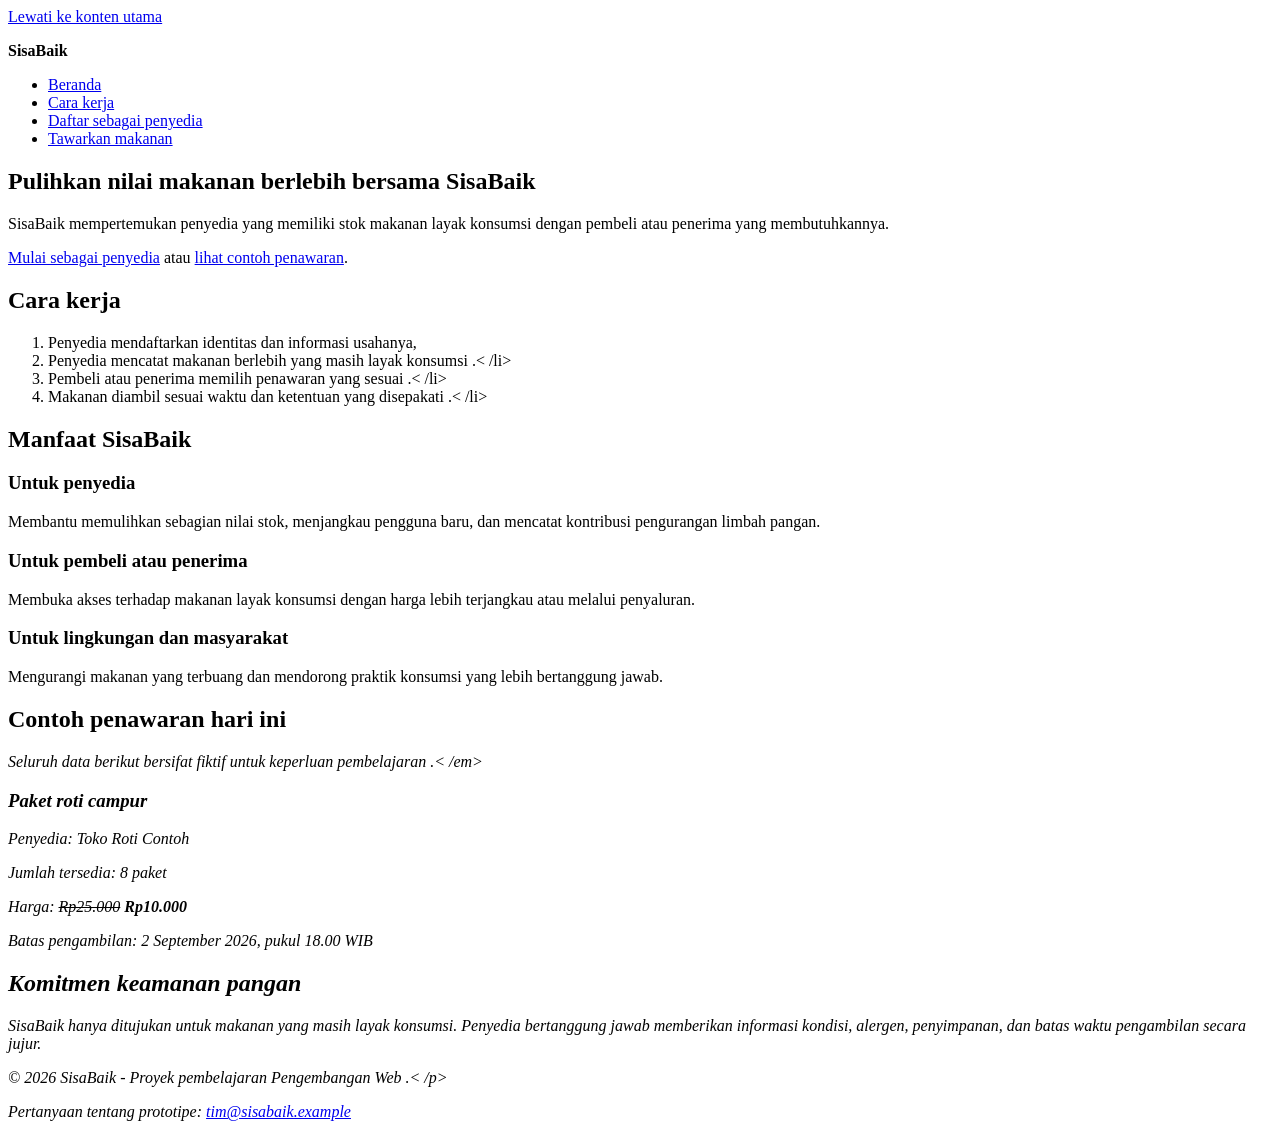
==== index.html @ 01c102e0 "feat: add semantic SisaBaik information page" ====
<! doctype html>
<html lang="id">
<head>
<meta charset="utf-8">
<meta name="viewport" content="width=device-width, initial-scale=1">
<meta
name="description"
content="SisaBaik membantu penyedia menawarkan makanan berlebih agar tetap bernilai, terjangkau, dan tidak
terbuang."
>
<title>Beranda | SisaBaik</title>
</head>
<body>
<a href="#konten-utama">Lewati ke konten utama</a>

<header>
<p><strong>SisaBaik</strong></p>
<nav aria-label="Navigasi utama">
<ul>
<li><a href="index.html" aria-current="page">Beranda</a></li>
<li><a href="#cara-kerja">Cara kerja</a></li>
<li><a href="daftar-penyedia.html">Daftar sebagai penyedia</a></li>
<li><a href="tawarkan-makanan.html">Tawarkan makanan</a></li>
</ul>
</nav>
</header>

<main id="konten-utama" tabindex="-1">
<section aria-labelledby="judul-utama">
<h1 id="judul-utama">Pulihkan nilai makanan berlebih bersama SisaBaik</h1>
<p>
SisaBaik mempertemukan penyedia yang memiliki stok makanan layak
konsumsi dengan pembeli atau penerima yang membutuhkannya.
</p>

<p>
<a href="daftar-penyedia.html">Mulai sebagai penyedia</a>
atau
<a href="#penawaran-contoh">lihat contoh penawaran</a>.
</p>
</section>

<section id="cara-kerja" aria-labelledby="judul-cara-kerja">
<h2 id="judul-cara-kerja">Cara kerja</h2>
<ol>
<li>Penyedia mendaftarkan identitas dan informasi usahanya, </li>
<li>Penyedia mencatat makanan berlebih yang masih layak konsumsi .< /li>
<li>Pembeli atau penerima memilih penawaran yang sesuai .< /li>
<li>Makanan diambil sesuai waktu dan ketentuan yang disepakati .< /li>
</ol>
</section>

<section aria-labelledby="judul-manfaat">
<h2 id="judul-manfaat">Manfaat SisaBaik</h2>

<article>
<h3>Untuk penyedia</h3>
<p>
Membantu memulihkan sebagian nilai stok, menjangkau pengguna baru,
dan mencatat kontribusi pengurangan limbah pangan.
</p>
</article>

<article>
<h3>Untuk pembeli atau penerima</h3>
<p>
Membuka akses terhadap makanan layak konsumsi dengan harga lebih
terjangkau atau melalui penyaluran.

</D>
</article>

<article>
<h3>Untuk lingkungan dan masyarakat</h3>
<p>
Mengurangi makanan yang terbuang dan mendorong praktik konsumsi
yang lebih bertanggung jawab.
</p>
</article>
</section>

<section id="penawaran-contoh" aria-labelledby="judul-penawaran">
<h2 id="judul-penawaran">Contoh penawaran hari ini</h2>
<p><em>Seluruh data berikut bersifat fiktif untuk keperluan pembelajaran .< /em></p>

<article>
<h3>Paket roti campur</h3>
<p>Penyedia: Toko Roti Contoh</p>
<p>Jumlah tersedia: <data value="8">8 paket</data></p>
<p>Harga: <del>Rp25.000</del> <strong>Rp10.000</strong></p>
<p>
Batas pengambilan:
<time datetime="2026-09-02T18:00:00+07:00">
2 September 2026, pukul 18.00 WIB
</time>
</p>
</article>
</section>

<section aria-labelledby="judul-keamanan">
<h2 id="judul-keamanan">Komitmen keamanan pangan</h2>
<p>

SisaBaik hanya ditujukan untuk makanan yang masih layak konsumsi.
Penyedia bertanggung jawab memberikan informasi kondisi, alergen,
penyimpanan, dan batas waktu pengambilan secara jujur.
</p>
</section>
</main>

<footer>
<p>&copy; 2026 SisaBaik - Proyek pembelajaran Pengembangan Web .< /p>
<address>
Pertanyaan tentang prototipe:
<a href="mailto:tim@sisabaik.example">tim@sisabaik.example</a>
</address>
</footer>
</body>
</html>
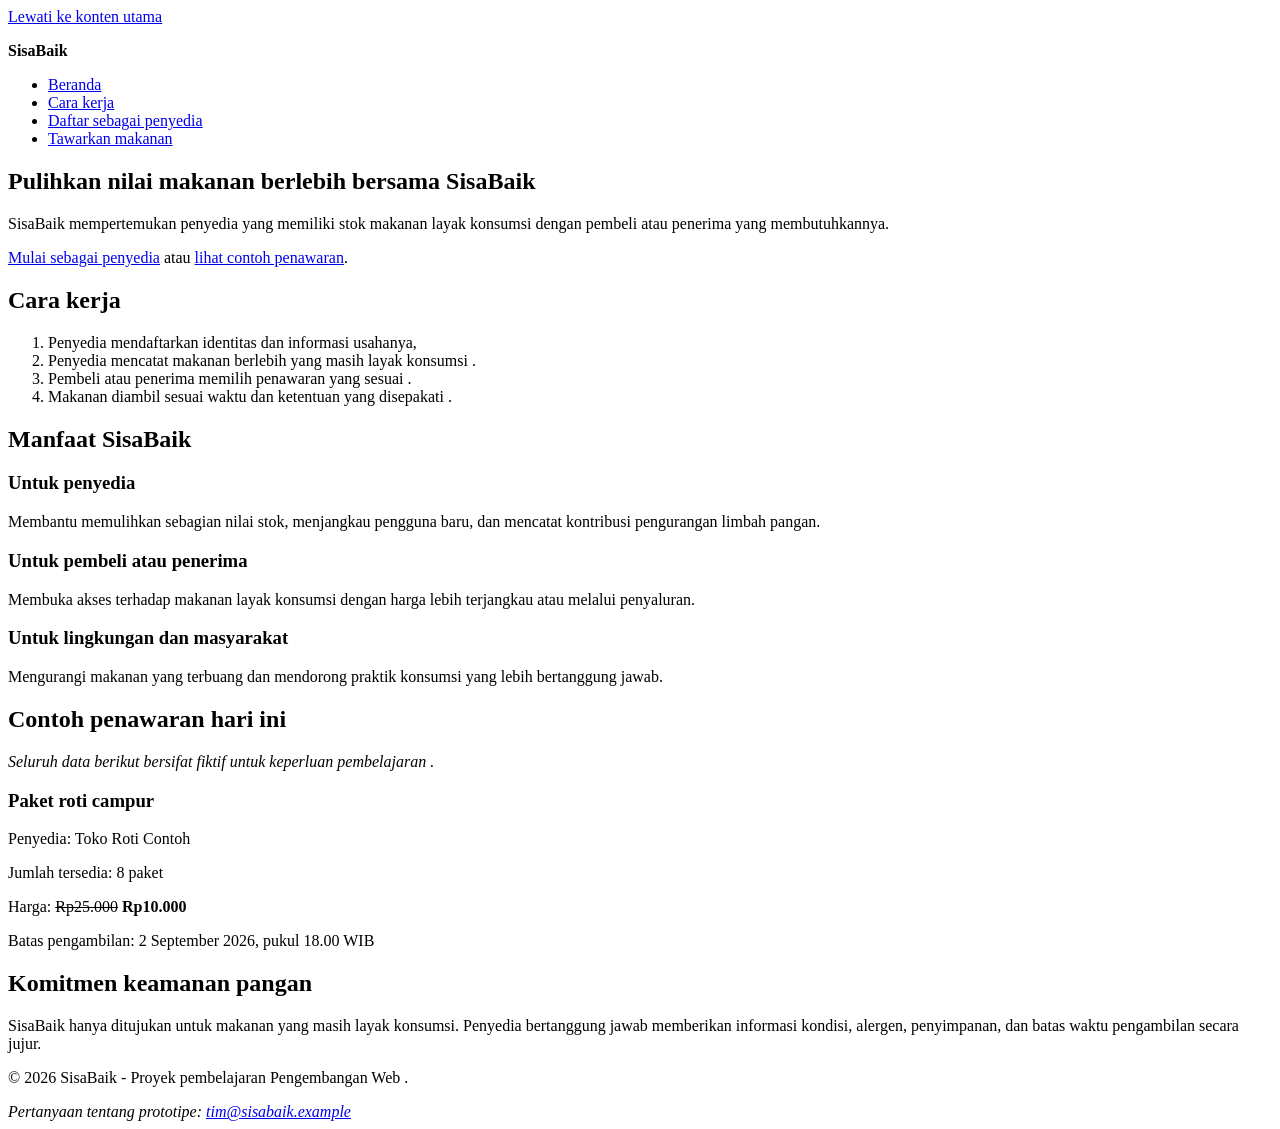
==== commit c0ca0714: "feat: add semantic SisaBaik information page" ====
--- a/index.html
+++ b/index.html
@@ -1,4 +1,4 @@
-<! doctype html>
+<!doctype html>
 <html lang="id">
 <head>
 <meta charset="utf-8">
@@ -44,9 +44,9 @@
 <h2 id="judul-cara-kerja">Cara kerja</h2>
 <ol>
 <li>Penyedia mendaftarkan identitas dan informasi usahanya, </li>
-<li>Penyedia mencatat makanan berlebih yang masih layak konsumsi .< /li>
-<li>Pembeli atau penerima memilih penawaran yang sesuai .< /li>
-<li>Makanan diambil sesuai waktu dan ketentuan yang disepakati .< /li>
+<li>Penyedia mencatat makanan berlebih yang masih layak konsumsi .</li>
+<li>Pembeli atau penerima memilih penawaran yang sesuai .</li>
+<li>Makanan diambil sesuai waktu dan ketentuan yang disepakati .</li>
 </ol>
 </section>
 
@@ -81,7 +81,7 @@
 
 <section id="penawaran-contoh" aria-labelledby="judul-penawaran">
 <h2 id="judul-penawaran">Contoh penawaran hari ini</h2>
-<p><em>Seluruh data berikut bersifat fiktif untuk keperluan pembelajaran .< /em></p>
+<p><em>Seluruh data berikut bersifat fiktif untuk keperluan pembelajaran .</em></p>
 
 <article>
 <h3>Paket roti campur</h3>
@@ -109,7 +109,7 @@
 </main>
 
 <footer>
-<p>&copy; 2026 SisaBaik - Proyek pembelajaran Pengembangan Web .< /p>
+<p>&copy; 2026 SisaBaik - Proyek pembelajaran Pengembangan Web .</p>
 <address>
 Pertanyaan tentang prototipe:
 <a href="mailto:tim@sisabaik.example">tim@sisabaik.example</a>
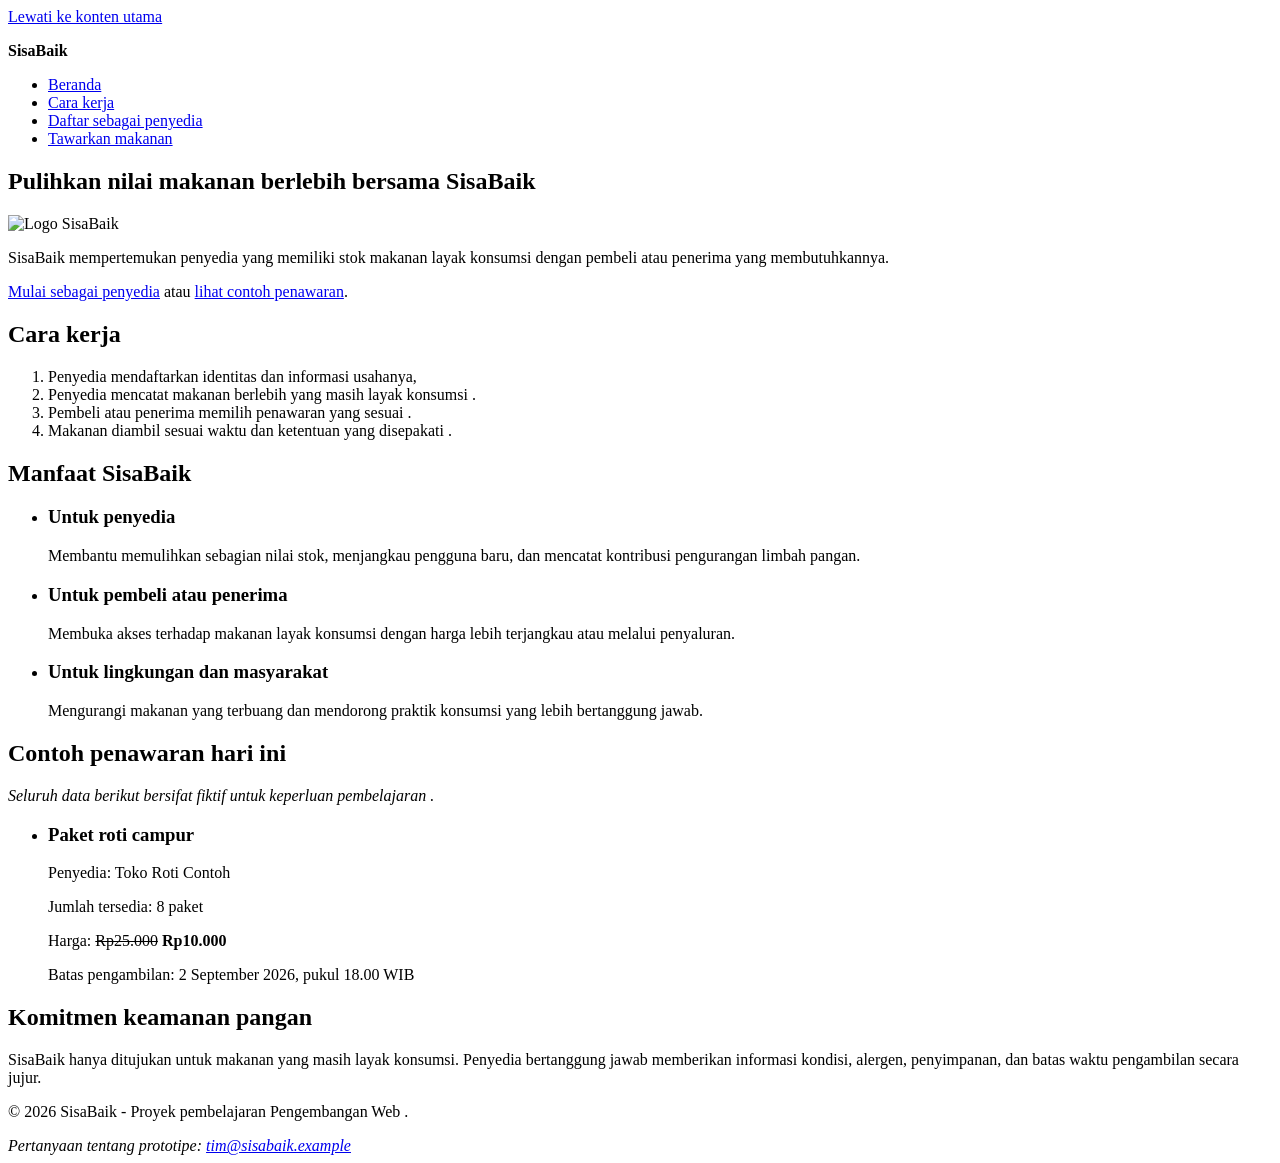
==== commit ad72892c: "add icon and photo" ====
--- a/index.html
+++ b/index.html
@@ -28,6 +28,7 @@
 <main id="konten-utama" tabindex="-1">
 <section aria-labelledby="judul-utama">
 <h1 id="judul-utama">Pulihkan nilai makanan berlebih bersama SisaBaik</h1>
+    <img src="dapur.jpeg" alt="Logo SisaBaik" width="300">
 <p>
 SisaBaik mempertemukan penyedia yang memiliki stok makanan layak
 konsumsi dengan pembeli atau penerima yang membutuhkannya.
@@ -54,7 +55,10 @@
 <h2 id="judul-manfaat">Manfaat SisaBaik</h2>
 
 <article>
-<h3>Untuk penyedia</h3>
+<ul>
+<li>
+<h3>Untuk penyedia</h3></li>
+
 <p>
 Membantu memulihkan sebagian nilai stok, menjangkau pengguna baru,
 dan mencatat kontribusi pengurangan limbah pangan.
@@ -62,7 +66,9 @@
 </article>
 
 <article>
-<h3>Untuk pembeli atau penerima</h3>
+<ul>
+<li>
+<h3>Untuk pembeli atau penerima</h3></li>
 <p>
 Membuka akses terhadap makanan layak konsumsi dengan harga lebih
 terjangkau atau melalui penyaluran.
@@ -71,12 +77,16 @@
 </article>
 
 <article>
-<h3>Untuk lingkungan dan masyarakat</h3>
+<ul>
+<li>
+<h3>Untuk lingkungan dan masyarakat</h3></li>
+
 <p>
 Mengurangi makanan yang terbuang dan mendorong praktik konsumsi
 yang lebih bertanggung jawab.
 </p>
 </article>
+</ul>
 </section>
 
 <section id="penawaran-contoh" aria-labelledby="judul-penawaran">
@@ -84,7 +94,9 @@
 <p><em>Seluruh data berikut bersifat fiktif untuk keperluan pembelajaran .</em></p>
 
 <article>
-<h3>Paket roti campur</h3>
+<ul>
+<li>
+<h3>Paket roti campur</h3></li>
 <p>Penyedia: Toko Roti Contoh</p>
 <p>Jumlah tersedia: <data value="8">8 paket</data></p>
 <p>Harga: <del>Rp25.000</del> <strong>Rp10.000</strong></p>
@@ -94,6 +106,7 @@
 2 September 2026, pukul 18.00 WIB
 </time>
 </p>
+</ul>
 </article>
 </section>
 
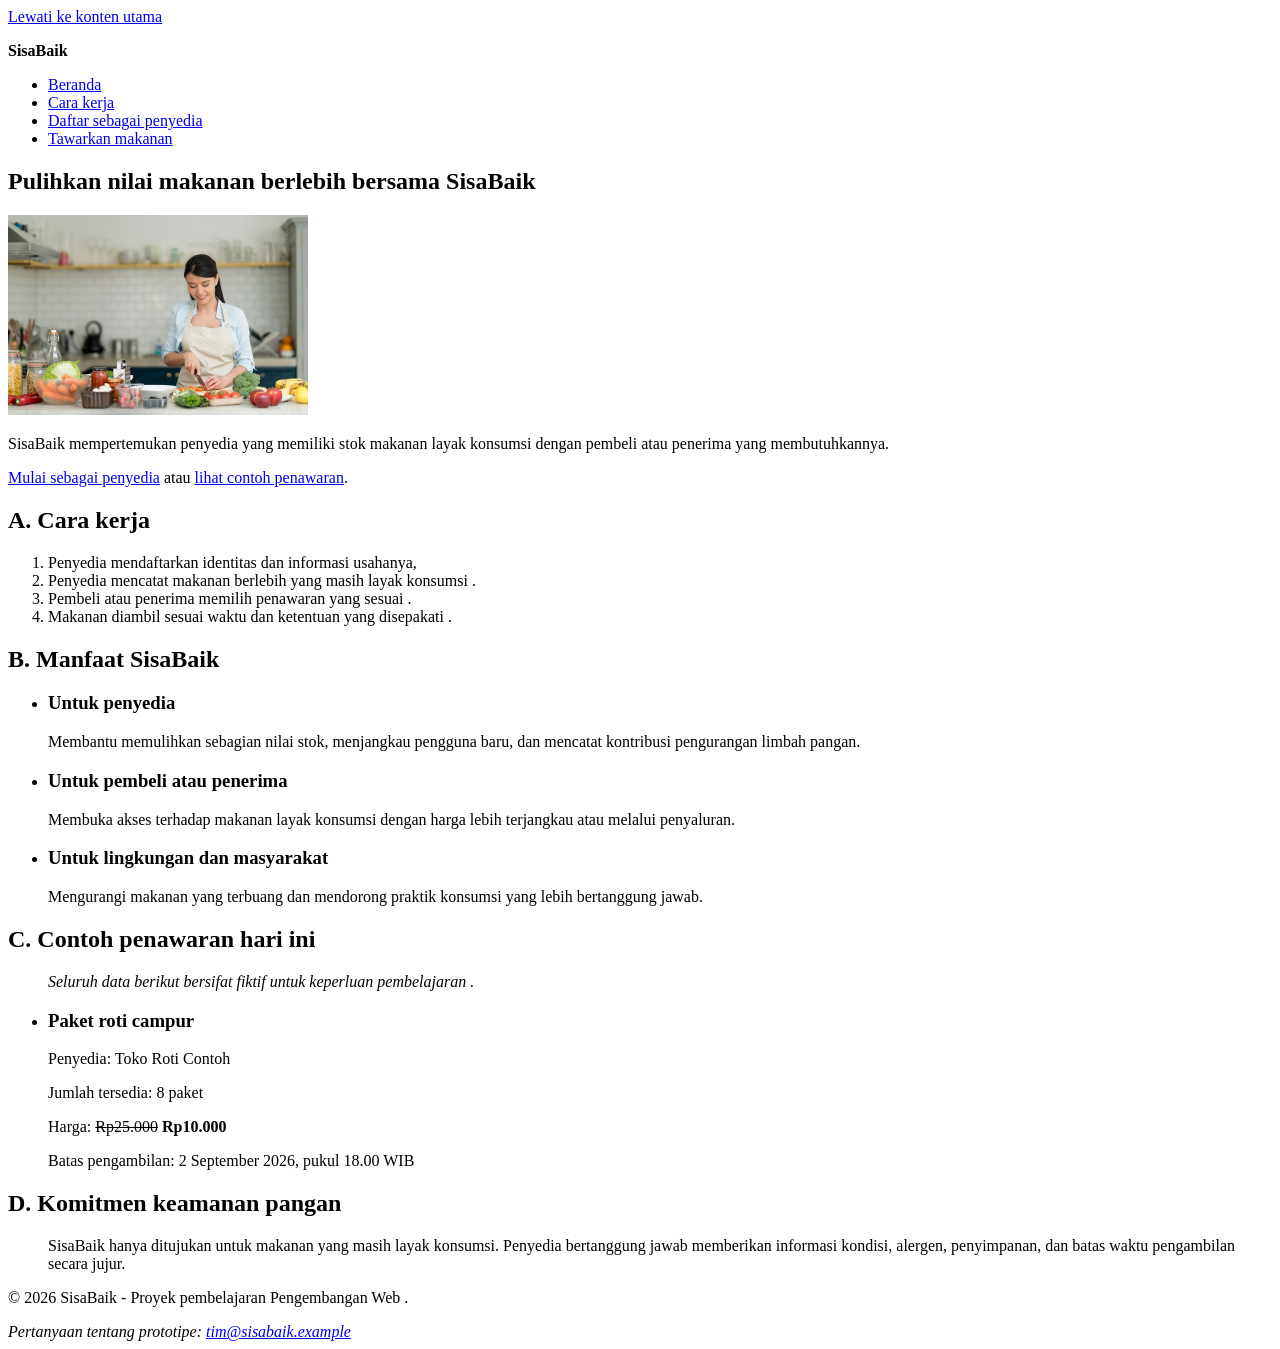
==== commit 8d2bff49: "add icons and photo" ====
--- a/index.html
+++ b/index.html
@@ -42,8 +42,8 @@
 </section>
 
 <section id="cara-kerja" aria-labelledby="judul-cara-kerja">
-<h2 id="judul-cara-kerja">Cara kerja</h2>
-<ol>
+<h2 id="judul-cara-kerja">A. Cara kerja</h2>
+<ol >
 <li>Penyedia mendaftarkan identitas dan informasi usahanya, </li>
 <li>Penyedia mencatat makanan berlebih yang masih layak konsumsi .</li>
 <li>Pembeli atau penerima memilih penawaran yang sesuai .</li>
@@ -52,7 +52,7 @@
 </section>
 
 <section aria-labelledby="judul-manfaat">
-<h2 id="judul-manfaat">Manfaat SisaBaik</h2>
+<h2 id="judul-manfaat">B. Manfaat SisaBaik</h2>
 
 <article>
 <ul>
@@ -90,9 +90,9 @@
 </section>
 
 <section id="penawaran-contoh" aria-labelledby="judul-penawaran">
-<h2 id="judul-penawaran">Contoh penawaran hari ini</h2>
-<p><em>Seluruh data berikut bersifat fiktif untuk keperluan pembelajaran .</em></p>
-
+<h2 id="judul-penawaran">C. Contoh penawaran hari ini</h2>
+<ol><p><em>Seluruh data berikut bersifat fiktif untuk keperluan pembelajaran .</em></p>
+</ol>
 <article>
 <ul>
 <li>
@@ -111,13 +111,13 @@
 </section>
 
 <section aria-labelledby="judul-keamanan">
-<h2 id="judul-keamanan">Komitmen keamanan pangan</h2>
+<h2 id="judul-keamanan">D. Komitmen keamanan pangan</h2>
+<ol>
 <p>
-
 SisaBaik hanya ditujukan untuk makanan yang masih layak konsumsi.
 Penyedia bertanggung jawab memberikan informasi kondisi, alergen,
 penyimpanan, dan batas waktu pengambilan secara jujur.
-</p>
+</p></ol>
 </section>
 </main>
 
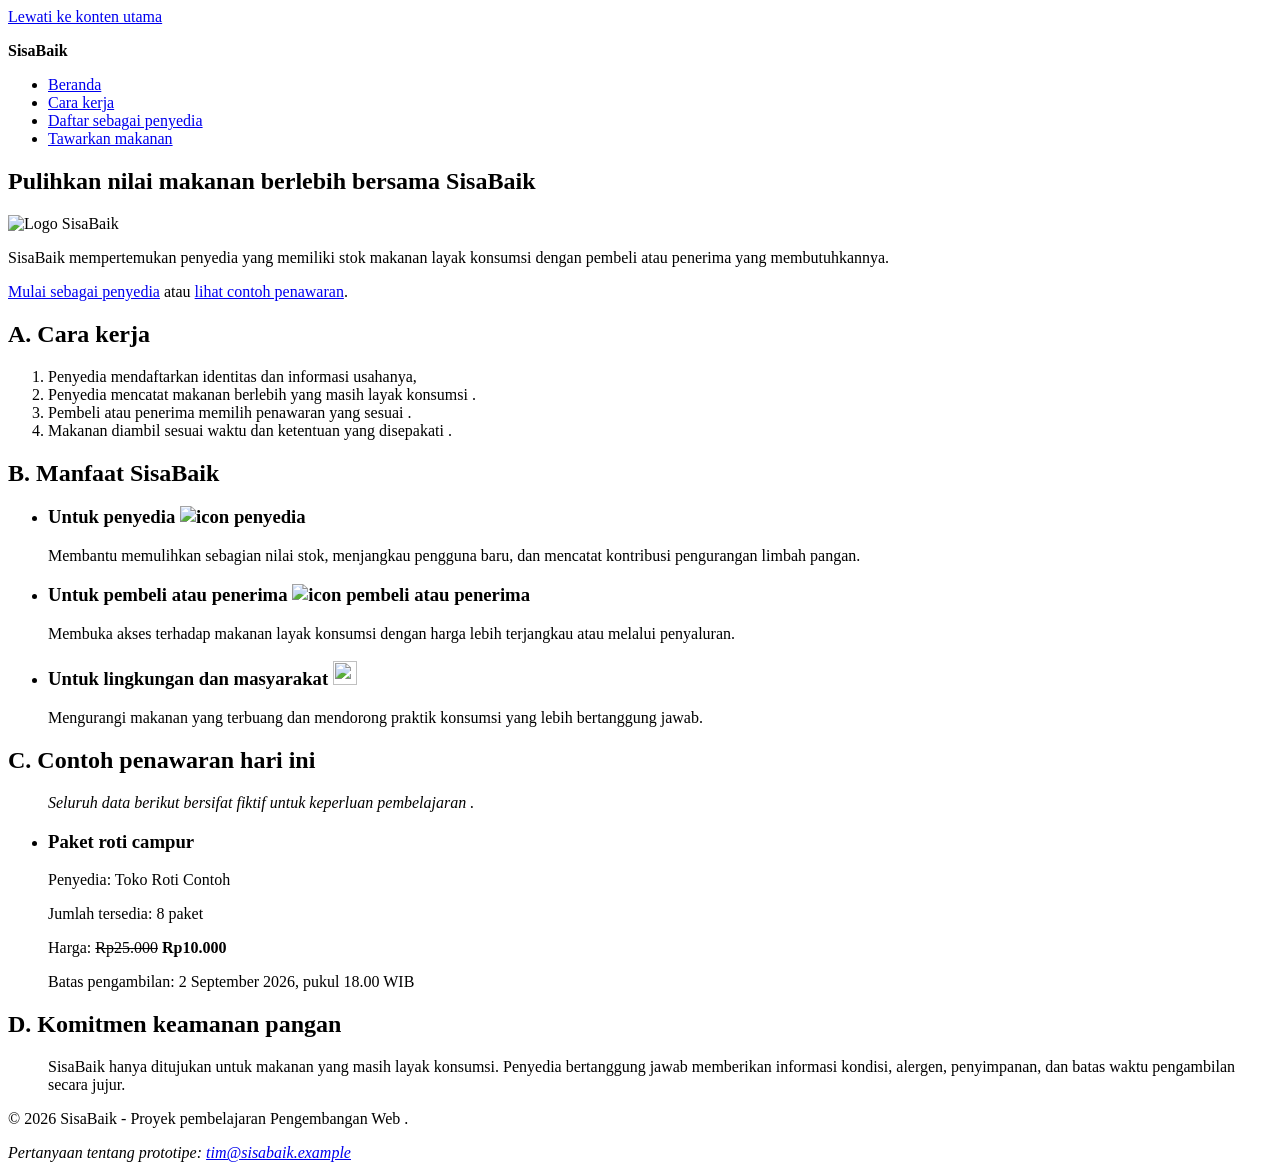
==== commit f09864b4: "menambahkan icon dan foto" ====
--- a/index.html
+++ b/index.html
@@ -28,7 +28,7 @@
 <main id="konten-utama" tabindex="-1">
 <section aria-labelledby="judul-utama">
 <h1 id="judul-utama">Pulihkan nilai makanan berlebih bersama SisaBaik</h1>
-    <img src="dapur.jpeg" alt="Logo SisaBaik" width="300">
+    <img src="images/dapur.jpeg" alt="Logo SisaBaik" width="300">
 <p>
 SisaBaik mempertemukan penyedia yang memiliki stok makanan layak
 konsumsi dengan pembeli atau penerima yang membutuhkannya.
@@ -57,7 +57,9 @@
 <article>
 <ul>
 <li>
-<h3>Untuk penyedia</h3></li>
+<h3>Untuk penyedia
+    <img src="images/penyedia.png" alt="icon penyedia" width="24" height="24">
+</h3></li>
 
 <p>
 Membantu memulihkan sebagian nilai stok, menjangkau pengguna baru,
@@ -68,7 +70,11 @@
 <article>
 <ul>
 <li>
-<h3>Untuk pembeli atau penerima</h3></li>
+<h3>
+    Untuk pembeli atau penerima 
+    <img src="images/icon_penerimapembeli.png" alt="icon pembeli atau penerima" width="24" height="24">
+</h3>
+</li>
 <p>
 Membuka akses terhadap makanan layak konsumsi dengan harga lebih
 terjangkau atau melalui penyaluran.
@@ -79,7 +85,9 @@
 <article>
 <ul>
 <li>
-<h3>Untuk lingkungan dan masyarakat</h3></li>
+<h3>Untuk lingkungan dan masyarakat
+    <img src="images/icon-masyarakat.png"  width="24" height="24">
+</h3></li>
 
 <p>
 Mengurangi makanan yang terbuang dan mendorong praktik konsumsi
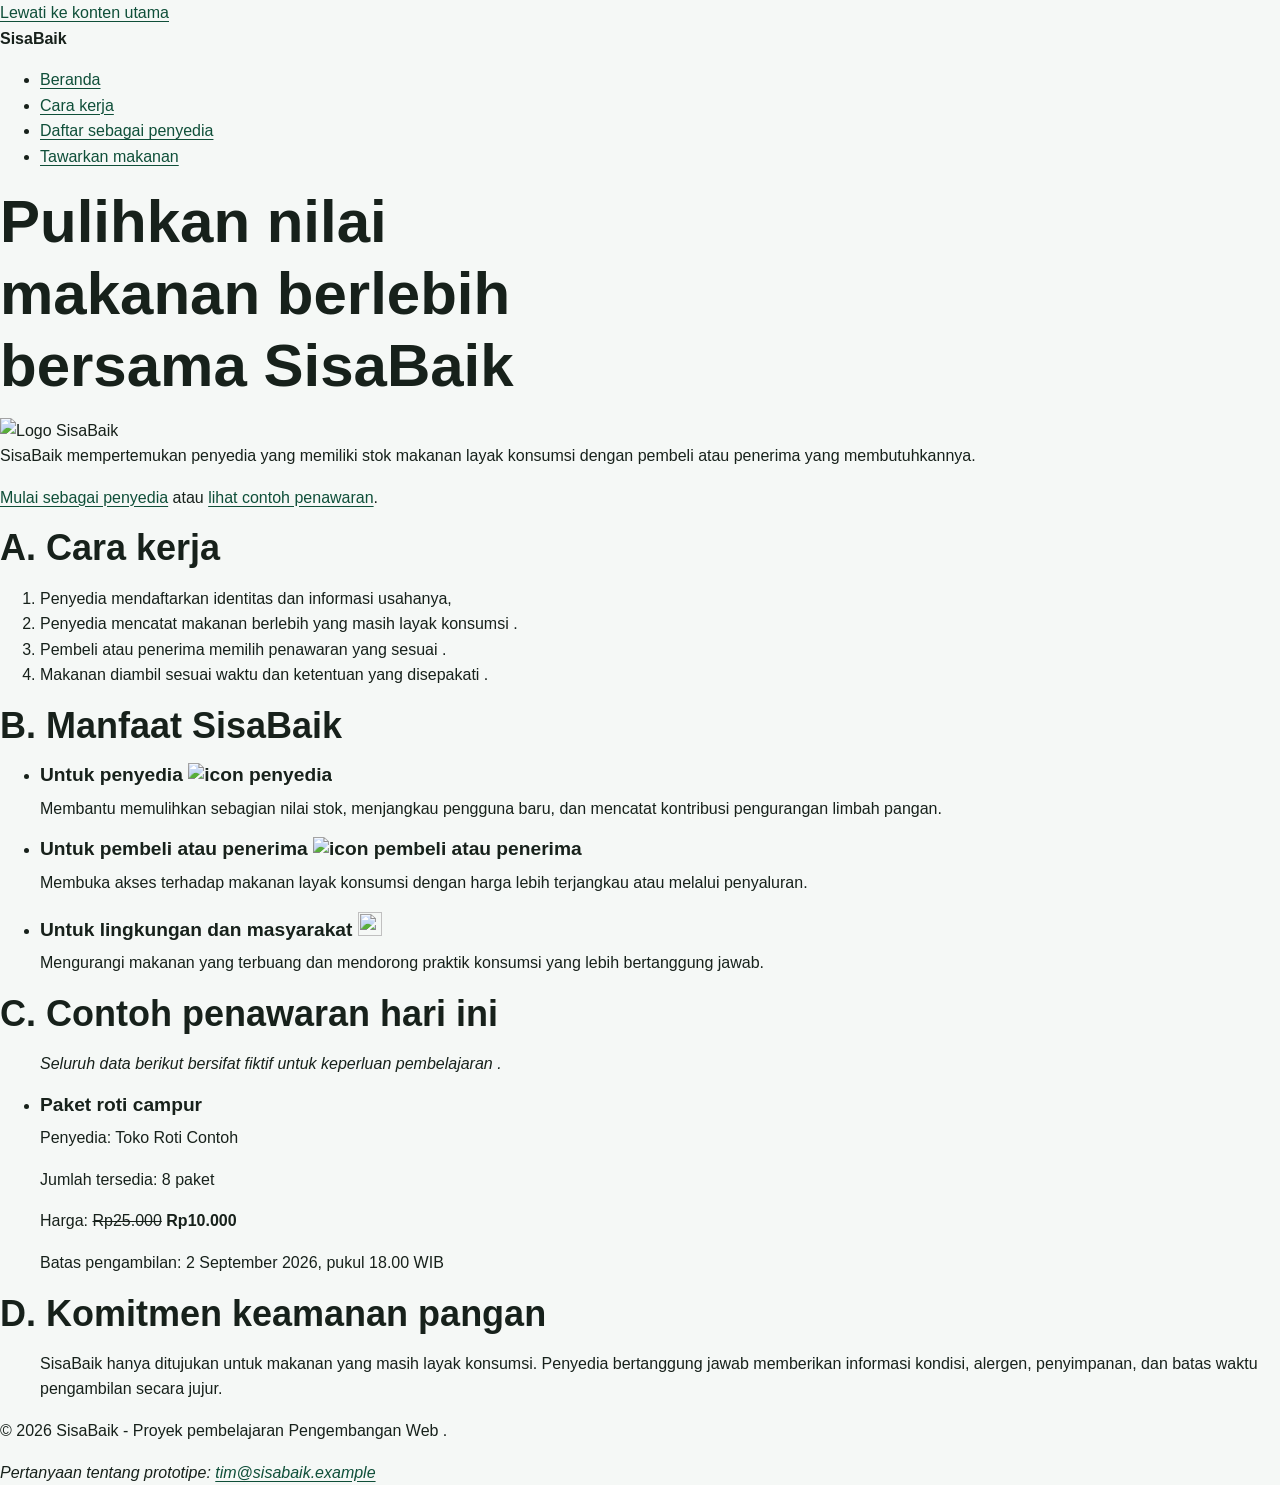
==== commit 1a52221c: "feat: add responsive SisaBaik visual system" ====
--- a/index.html
+++ b/index.html
@@ -9,6 +9,7 @@
 terbuang."
 >
 <title>Beranda | SisaBaik</title>
+<link rel="stylesheet" href="styles.css">
 </head>
 <body>
 <a href="#konten-utama">Lewati ke konten utama</a>
--- a/styles.css
+++ b/styles.css
@@ -0,0 +1,449 @@
+:root {
+    --color-primary: #176b4d;
+    --color-primary-dark: #0f4f39;
+    --color-primary-soft: #e8f5ef;
+    --color-accent: #f2b84b;
+    --color-text: #17211b;
+    --color-muted: #52615a;
+    --color-surface: #ffffff;
+    --color-background: #f5f8f6;
+    --color-border: #cbd8d1;
+    --color-danger: #a52a2a;
+    --shadow-card: 0 0.5rem 1.5rem rgb(23 33 27 / 10%);
+    --radius-small: 0.5rem;
+    --radius-medium: 0.9rem;
+    --radius-large: 1.4rem;
+    --content-width: 72rem;
+}
+
+
+*,
+*::before,
+*::after {
+    box-sizing: border-box;
+}
+
+html {
+    scroll-behavior: smooth;
+}
+
+body {
+    margin: 0;
+    background: var(--color-background);
+    color: var(--color-text);
+    font-family: Arial, Helvetica, sans-serif;
+    font-size: 1rem;
+    line-height: 1.6;
+}
+
+h1,
+h2,
+h3,
+p {
+    margin-block-start: 0;
+}
+
+h1,
+h2,
+h3 {
+    line-height: 1.2;
+}
+
+h1 {
+    max-width: 18ch;
+    margin-block-end: 1rem;
+    font-size: clamp(2rem, 7vw, 3.75rem);
+}
+
+h2 {
+    margin-block-end: 1rem;
+    font-size: clamp(1.5rem, 4vw, 2.25rem);
+}
+
+h3 {
+    margin-block-end: 0.6rem;
+    font-size: 1.2rem;
+}
+
+
+a {
+    color: var(--color-primary-dark);
+    text-underline-offset: 0.2em;
+}
+
+a:hover {
+    text-decoration-thickness: 0.18em;
+}
+
+
+:focus-visible {
+    outline: 0.2rem solid var(--color-accent);
+    outline-offset: 0.2rem;
+}
+
+.skip-link {
+    position: absolute;
+    inset-block-start: 0.5rem;
+    inset-inline-start: 0.5rem;
+    z-index: 100;
+    padding: 0.7rem 1rem;
+    border-radius: var(--radius-small);
+    background: var(--color-text);
+    color: var(--color-surface);
+    transform: translateY(-180%);
+}
+
+.skip-link:focus {
+    transform: translateY(0);
+}
+
+.container {
+    width: min(100% - 2rem, var(--content-width));
+    margin-inline: auto;
+}
+
+.site-header {
+    background: var(--color-surface);
+    border-block-end: 0.0625rem solid var(--color-border);
+}
+
+.header-layout {
+    display: flex;
+    flex-direction: column;
+    gap: 0.75rem;
+    padding-block: 1rem;
+}
+
+.brand {
+    margin: 0;
+    color: var(--color-primary-dark);
+    font-size: 1.4rem;
+    font-weight: 700;
+}
+
+.nav-list {
+    display: flex;
+    flex-wrap: wrap;
+    gap: 0.5rem 1rem;
+    margin: 0;
+    padding: 0;
+    list-style: none;
+}
+
+.nav-list a {
+    display: inline-block;
+    padding-block: 0.35rem;
+    font-weight: 700;
+}
+
+.nav-list a[aria-current="page"] {
+    color: var(--color-primary);
+    text-decoration-thickness: 0.2em;
+}
+
+
+.hero {
+    padding-block: clamp(3rem, 10vw, 7rem);
+    background: linear-gradient(
+        135deg,
+        rgb(232 245 239 / 95%),
+        rgb(255 255 255 / 92%)
+    );
+}
+
+.hero-layout {
+    display: grid;
+    gap: 2rem;
+    align-items: center;
+}
+
+.eyebrow {
+    margin-block-end: 0.5rem;
+    color: var(--color-primary-dark);
+    font-weight: 700;
+    letter-spacing: 0.05em;
+    text-transform: uppercase;
+}
+
+.lead {
+    max-width: 62ch;
+    color: var(--color-muted);
+    font-size: 1.1rem;
+}
+
+.hero-panel {
+    padding: 1.5rem;
+    border: 0.0625rem solid var(--color-border);
+    border-radius: var(--radius-large);
+    background: var(--color-surface);
+    box-shadow: var(--shadow-card);
+}
+
+.hero-panel strong {
+    display: block;
+    color: var(--color-primary-dark);
+    font-size: 2rem;
+}
+
+.button-group,
+.form-actions {
+    display: flex;
+    flex-wrap: wrap;
+    gap: 0.75rem;
+    align-items: center;
+}
+
+.button {
+    display: inline-block;
+    padding: 0.75rem 1rem;
+    border: 0.125rem solid var(--color-primary);
+    border-radius: var(--radius-small);
+    background: var(--color-primary);
+    color: var(--color-surface);
+    font: inherit;
+    font-weight: 700;
+    line-height: 1.2;
+    text-decoration: none;
+    cursor: pointer;
+}
+
+.button:hover {
+    background: var(--color-primary-dark);
+    border-color: var(--color-primary-dark);
+}
+
+.button-secondary {
+    background: transparent;
+    color: var(--color-primary-dark);
+}
+
+.section {
+    padding-block: clamp(2.5rem, 7vw, 5rem);
+}
+
+.section-alt {
+    background: var(--color-surface);
+}
+
+.section-intro {
+    max-width: 65ch;
+    color: var(--color-muted);
+}
+
+
+.steps-grid,
+.benefit-grid,
+.offer-grid {
+    display: grid;
+    grid-template-columns: 1fr;
+    gap: 1rem;
+}
+
+
+.card {
+    padding: 1.25rem;
+    border: 0.0625rem solid var(--color-border);
+    border-radius: var(--radius-medium);
+    background: var(--color-surface);
+    box-shadow: var(--shadow-card);
+}
+
+.step-number {
+    display: inline-grid;
+    width: 2.25rem;
+    height: 2.25rem;
+    margin-block-end: 0.75rem;
+    place-items: center;
+    border-radius: 50%;
+    background: var(--color-primary-soft);
+    color: var(--color-primary-dark);
+    font-weight: 700;
+}
+
+.offer-card {
+    display: flex;
+    flex-direction: column;
+    overflow: hidden;
+    border: 0.0625rem solid var(--color-border);
+    border-radius: var(--radius-medium);
+    background: var(--color-surface);
+    box-shadow: var(--shadow-card);
+}
+
+.offer-card_visual {
+    min-height: 8rem;
+    background: linear-gradient(
+        135deg,
+        var(--color-primary),
+        var(--color-primary-dark)
+    );
+}
+
+.offer-card_content {
+    display: flex;
+    flex: 1;
+    flex-direction: column;
+    padding: 1.25rem;
+}
+
+.offer-card_meta {
+    color: var(--color-muted);
+}
+
+.offer-card_price {
+    margin-block-start: auto;
+    font-size: 1.15rem;
+}
+
+
+.badge {
+    display: inline-block;
+    width: fit-content;
+    margin-block-end: 0.75rem;
+    padding: 0.25rem 0.6rem;
+    border-radius: 999px;
+    background: var(--color-primary-soft);
+    color: var(--color-primary-dark);
+    font-size: 0.85rem;
+    font-weight: 700;
+}
+
+.notice {
+    padding: 1rem;
+    border-inline-start: 0.3rem solid var(--color-primary);
+    border-radius: var(--radius-small);
+    background: var(--color-primary-soft);
+}
+
+
+.page-heading {
+    padding-block: clamp(2.5rem, 7vw, 5rem) 2rem;
+}
+
+
+.form-card {
+    max-width: 56rem;
+    margin-block-end: 3rem;
+    padding: clamp(1rem, 4vw, 2rem);
+    border: 0.0625rem solid var(--color-border);
+    border-radius: var(--radius-large);
+    background: var(--color-surface);
+    box-shadow: var(--shadow-card);
+}
+
+.form-section {
+    margin: 0 0 1.5rem;
+    padding: 1.25rem;
+    border: 0.0625rem solid var(--color-border);
+    border-radius: var(--radius-medium);
+}
+
+.form-section legend {
+    padding-inline: 0.4rem;
+    color: var(--color-primary-dark);
+    font-size: 1.1rem;
+    font-weight: 700;
+}
+
+label {
+    display: inline-block;
+    margin-block-end: 0.35rem;
+    font-weight: 700;
+}
+
+input,
+select,
+textarea {
+    width: 100%;
+    padding: 0.7rem 0.75rem;
+    border: 0.0625rem solid #809087;
+    border-radius: var(--radius-small);
+    background: var(--color-surface);
+    color: var(--color-text);
+    font: inherit;
+}
+
+textarea {
+    resize: vertical;
+}
+
+input:focus,
+select:focus,
+textarea:focus {
+    border-color: var(--color-primary-dark);
+}
+
+input[type="checkbox"],
+input[type="radio"] {
+    width: 1.1rem;
+    height: 1.1rem;
+    margin: 0.2rem 0 0;
+    accent-color: var(--color-primary);
+}
+
+.required-note {
+    color: var(--color-muted);
+}
+
+
+.site-footer {
+    padding-block: 2rem;
+    background: var(--color-primary-dark);
+    color: var(--color-surface);
+}
+
+.site-footer a {
+    color: var(--color-surface);
+}
+
+.footer-layout {
+    display: flex;
+    flex-direction: column;
+    gap: 0.5rem;
+}
+
+.footer-layout p,
+.footer-layout address {
+    margin: 0;
+}
+
+
+@media (min-width: 48rem) {
+    .header-layout {
+        flex-direction: row;
+        justify-content: space-between;
+        align-items: center;
+    }
+
+    .hero-layout {
+        grid-template-columns: minmax(0, 1.5fr) minmax(15rem, 0.7fr);
+    }
+
+    .steps-grid,
+    .benefit-grid {
+        grid-template-columns: repeat(3, minmax(0, 1fr));
+    }
+
+    .offer-grid {
+        grid-template-columns: repeat(2, minmax(0, 1fr));
+    }
+
+    .footer-layout {
+        flex-direction: row;
+        justify-content: space-between;
+        align-items: center;
+    }
+}
+
+@media (min-width: 68rem) {
+    .offer-grid {
+        grid-template-columns: repeat(3, minmax(0, 1fr));
+    }
+}
+
+
+@media (prefers-reduced-motion: reduce) {
+    html {
+        scroll-behavior: auto;
+    }
+}
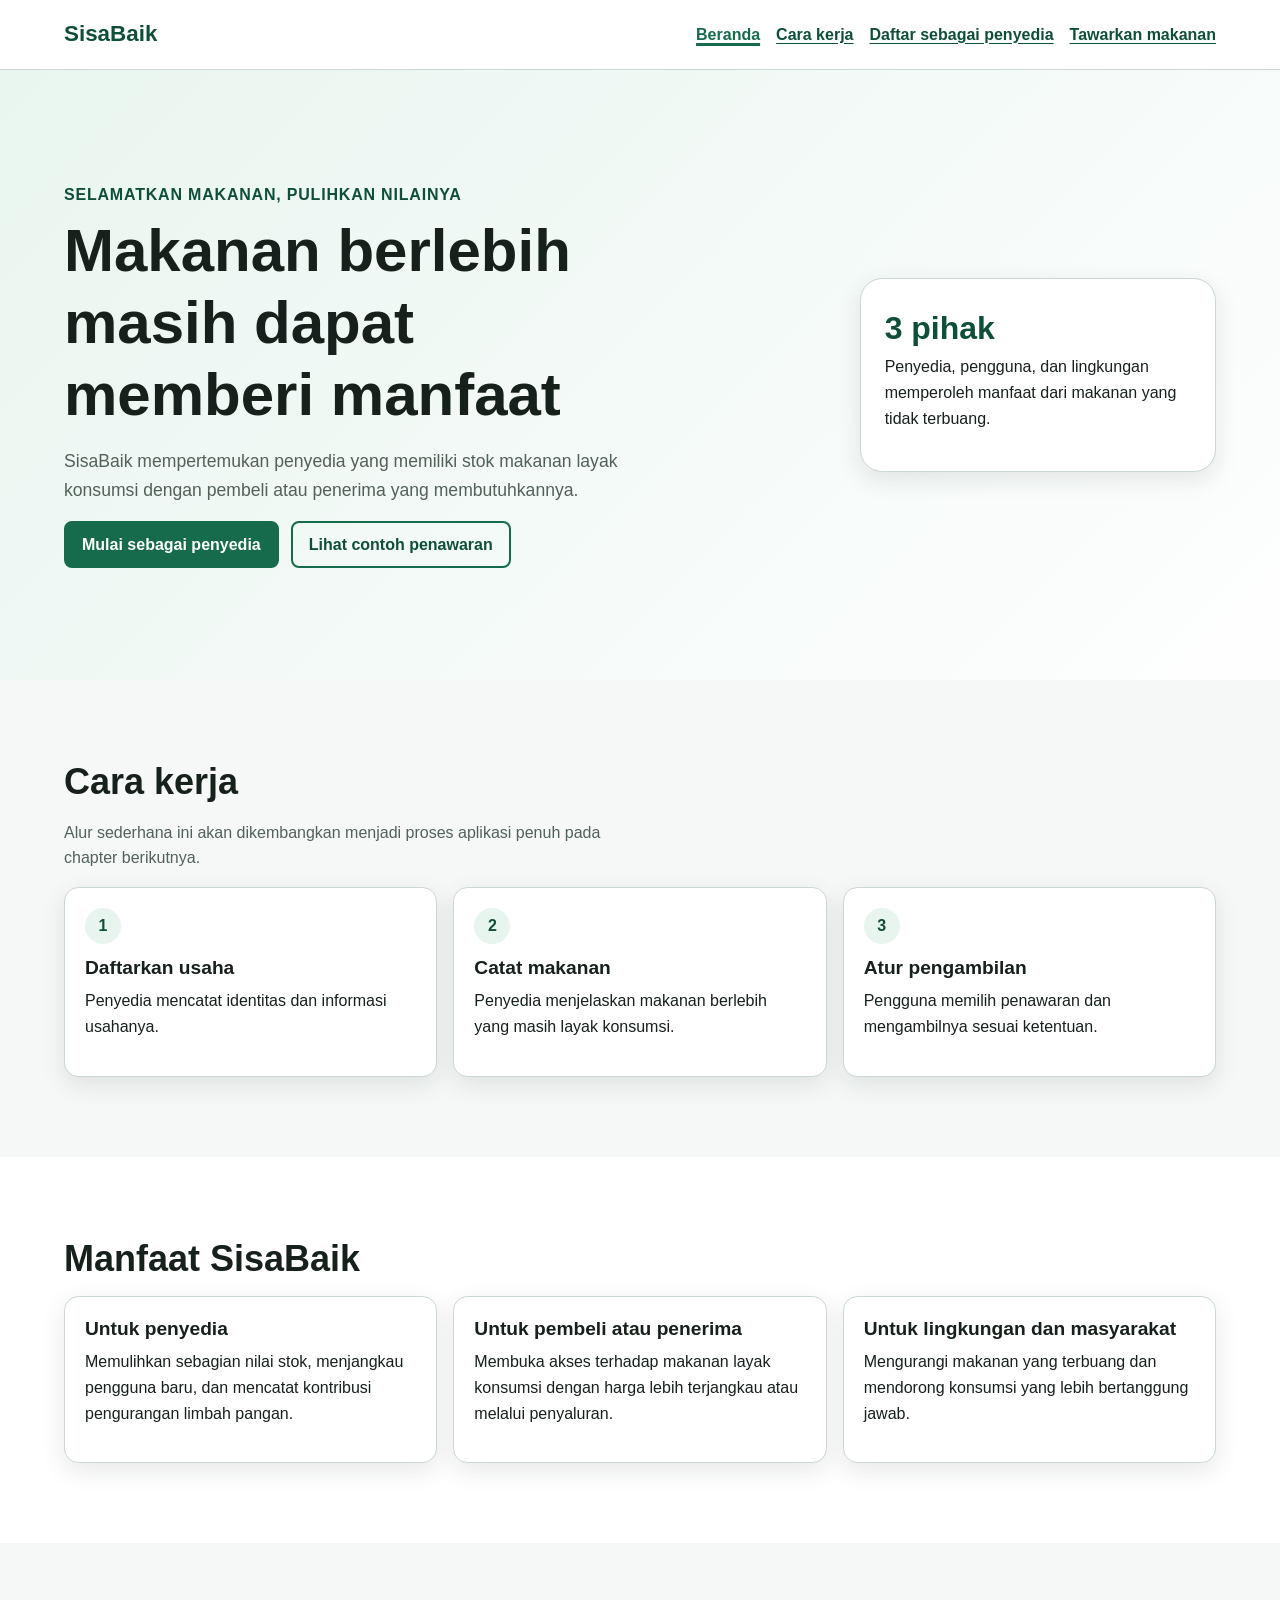
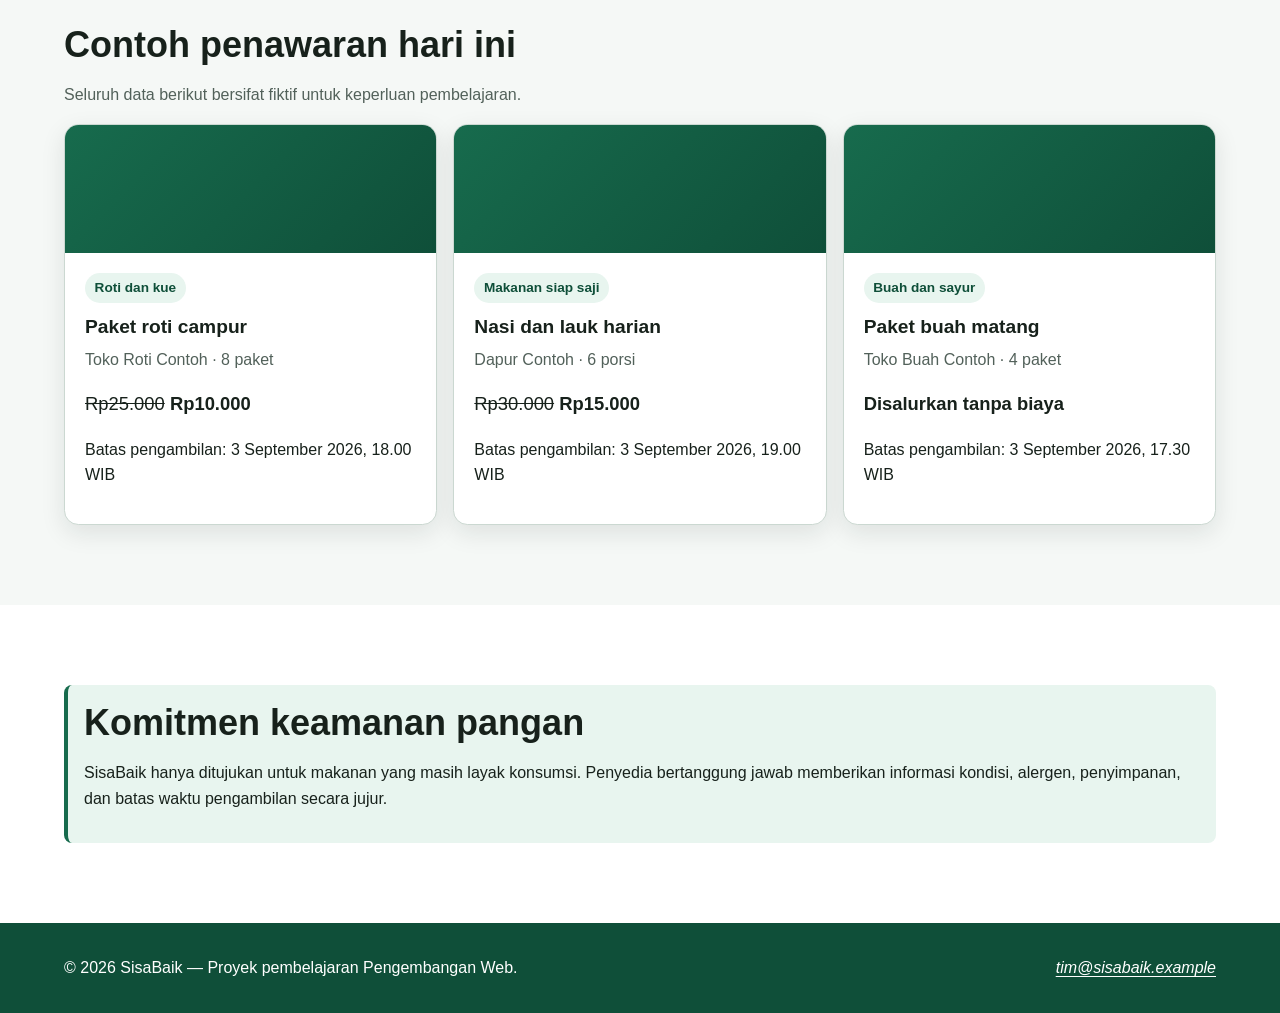
==== commit 51d78f30: "style: apply responsive layout to SisaBaik pages" ====
--- a/index.html
+++ b/index.html
@@ -1,141 +1,147 @@
 <!doctype html>
 <html lang="id">
 <head>
-<meta charset="utf-8">
-<meta name="viewport" content="width=device-width, initial-scale=1">
-<meta
-name="description"
-content="SisaBaik membantu penyedia menawarkan makanan berlebih agar tetap bernilai, terjangkau, dan tidak
-terbuang."
->
-<title>Beranda | SisaBaik</title>
-<link rel="stylesheet" href="styles.css">
+    <meta charset="utf-8">
+    <meta name="viewport" content="width=device-width, initial-scale=1">
+    <meta name="description" content="SisaBaik membantu penyedia menawarkan makanan berlebih agar tetap bernilai, terjangkau, dan tidak terbuang.">
+    <title>Beranda | SisaBaik</title>
+    <link rel="stylesheet" href="styles.css">
 </head>
 <body>
-<a href="#konten-utama">Lewati ke konten utama</a>
+    <a class="skip-link" href="#konten-utama">Lewati ke konten utama</a>
 
-<header>
-<p><strong>SisaBaik</strong></p>
-<nav aria-label="Navigasi utama">
-<ul>
-<li><a href="index.html" aria-current="page">Beranda</a></li>
-<li><a href="#cara-kerja">Cara kerja</a></li>
-<li><a href="daftar-penyedia.html">Daftar sebagai penyedia</a></li>
-<li><a href="tawarkan-makanan.html">Tawarkan makanan</a></li>
-</ul>
-</nav>
-</header>
+    <header class="site-header">
+        <div class="container header-layout">
+            <p class="brand">SisaBaik</p>
+            <nav aria-label="Navigasi utama">
+                <ul class="nav-list">
+                    <li><a href="index.html" aria-current="page">Beranda</a></li>
+                    <li><a href="#cara-kerja">Cara kerja</a></li>
+                    <li><a href="daftar-penyedia.html">Daftar sebagai penyedia</a></li>
+                    <li><a href="tawarkan-makanan.html">Tawarkan makanan</a></li>
+                </ul>
+            </nav>
+        </div>
+    </header>
 
-<main id="konten-utama" tabindex="-1">
-<section aria-labelledby="judul-utama">
-<h1 id="judul-utama">Pulihkan nilai makanan berlebih bersama SisaBaik</h1>
-    <img src="images/dapur.jpeg" alt="Logo SisaBaik" width="300">
-<p>
-SisaBaik mempertemukan penyedia yang memiliki stok makanan layak
-konsumsi dengan pembeli atau penerima yang membutuhkannya.
-</p>
+    <main id="konten-utama" tabindex="-1">
+        <section class="hero" aria-labelledby="judul-utama">
+            <div class="container hero-layout">
+                <div>
+                    <p class="eyebrow">Selamatkan makanan, pulihkan nilainya</p>
+                    <h1 id="judul-utama">Makanan berlebih masih dapat memberi manfaat</h1>
+                    <p class="lead">SisaBaik mempertemukan penyedia yang memiliki stok makanan layak konsumsi dengan pembeli atau penerima yang membutuhkannya.</p>
+                    <div class="button-group">
+                        <a class="button" href="daftar-penyedia.html">Mulai sebagai penyedia</a>
+                        <a class="button button-secondary" href="#penawaran-contoh">Lihat contoh penawaran</a>
+                    </div>
+                </div>
 
-<p>
-<a href="daftar-penyedia.html">Mulai sebagai penyedia</a>
-atau
-<a href="#penawaran-contoh">lihat contoh penawaran</a>.
-</p>
-</section>
+                <aside class="hero-panel" aria-label="Ringkasan manfaat SisaBaik">
+                    <strong>3 pihak</strong>
+                    <p>Penyedia, pengguna, dan lingkungan memperoleh manfaat dari makanan yang tidak terbuang.</p>
+                </aside>
+            </div>
+        </section>
 
-<section id="cara-kerja" aria-labelledby="judul-cara-kerja">
-<h2 id="judul-cara-kerja">A. Cara kerja</h2>
-<ol >
-<li>Penyedia mendaftarkan identitas dan informasi usahanya, </li>
-<li>Penyedia mencatat makanan berlebih yang masih layak konsumsi .</li>
-<li>Pembeli atau penerima memilih penawaran yang sesuai .</li>
-<li>Makanan diambil sesuai waktu dan ketentuan yang disepakati .</li>
-</ol>
-</section>
+        <section class="section" id="cara-kerja" aria-labelledby="judul-cara-kerja">
+            <div class="container">
+                <h2 id="judul-cara-kerja">Cara kerja</h2>
+                <p class="section-intro">Alur sederhana ini akan dikembangkan menjadi proses aplikasi penuh pada chapter berikutnya.</p>
+                <div class="steps-grid">
+                    <article class="card">
+                        <span class="step-number" aria-hidden="true">1</span>
+                        <h3>Daftarkan usaha</h3>
+                        <p>Penyedia mencatat identitas dan informasi usahanya.</p>
+                    </article>
+                    <article class="card">
+                        <span class="step-number" aria-hidden="true">2</span>
+                        <h3>Catat makanan</h3>
+                        <p>Penyedia menjelaskan makanan berlebih yang masih layak konsumsi.</p>
+                    </article>
+                    <article class="card">
+                        <span class="step-number" aria-hidden="true">3</span>
+                        <h3>Atur pengambilan</h3>
+                        <p>Pengguna memilih penawaran dan mengambilnya sesuai ketentuan.</p>
+                    </article>
+                </div>
+            </div>
+        </section>
 
-<section aria-labelledby="judul-manfaat">
-<h2 id="judul-manfaat">B. Manfaat SisaBaik</h2>
+        <section class="section section-alt" aria-labelledby="judul-manfaat">
+            <div class="container">
+                <h2 id="judul-manfaat">Manfaat SisaBaik</h2>
+                <div class="benefit-grid">
+                    <article class="card">
+                        <h3>Untuk penyedia</h3>
+                        <p>Memulihkan sebagian nilai stok, menjangkau pengguna baru, dan mencatat kontribusi pengurangan limbah pangan.</p>
+                    </article>
+                    <article class="card">
+                        <h3>Untuk pembeli atau penerima</h3>
+                        <p>Membuka akses terhadap makanan layak konsumsi dengan harga lebih terjangkau atau melalui penyaluran.</p>
+                    </article>
+                    <article class="card">
+                        <h3>Untuk lingkungan dan masyarakat</h3>
+                        <p>Mengurangi makanan yang terbuang dan mendorong konsumsi yang lebih bertanggung jawab.</p>
+                    </article>
+                </div>
+            </div>
+        </section>
 
-<article>
-<ul>
-<li>
-<h3>Untuk penyedia
-    <img src="images/penyedia.png" alt="icon penyedia" width="24" height="24">
-</h3></li>
+        <section class="section" id="penawaran-contoh" aria-labelledby="judul-penawaran">
+            <div class="container">
+                <h2 id="judul-penawaran">Contoh penawaran hari ini</h2>
+                <p class="section-intro">Seluruh data berikut bersifat fiktif untuk keperluan pembelajaran.</p>
+                <div class="offer-grid">
+                    <article class="offer-card">
+                        <div class="offer-card_visual" aria-hidden="true"></div>
+                        <div class="offer-card_content">
+                            <span class="badge">Roti dan kue</span>
+                            <h3>Paket roti campur</h3>
+                            <p class="offer-card_meta">Toko Roti Contoh &middot; <data value="8">8 paket</data></p>
+                            <p class="offer-card_price"><del>Rp25.000</del> <strong>Rp10.000</strong></p>
+                            <p>Batas pengambilan: <time datetime="2026-09-03T18:00:00+07:00">3 September 2026, 18.00 WIB</time></p>
+                        </div>
+                    </article>
+                    <article class="offer-card">
+                        <div class="offer-card_visual" aria-hidden="true"></div>
+                        <div class="offer-card_content">
+                            <span class="badge">Makanan siap saji</span>
+                            <h3>Nasi dan lauk harian</h3>
+                            <p class="offer-card_meta">Dapur Contoh &middot; <data value="6">6 porsi</data></p>
+                            <p class="offer-card_price"><del>Rp30.000</del> <strong>Rp15.000</strong></p>
+                            <p>Batas pengambilan: <time datetime="2026-09-03T19:00:00+07:00">3 September 2026, 19.00 WIB</time></p>
+                        </div>
+                    </article>
+                    <article class="offer-card">
+                        <div class="offer-card_visual" aria-hidden="true"></div>
+                        <div class="offer-card_content">
+                            <span class="badge">Buah dan sayur</span>
+                            <h3>Paket buah matang</h3>
+                            <p class="offer-card_meta">Toko Buah Contoh &middot; <data value="4">4 paket</data></p>
+                            <p class="offer-card_price"><strong>Disalurkan tanpa biaya</strong></p>
+                            <p>Batas pengambilan: <time datetime="2026-09-03T17:30:00+07:00">3 September 2026, 17.30 WIB</time></p>
+                        </div>
+                    </article>
+                </div>
+            </div>
+        </section>
 
-<p>
-Membantu memulihkan sebagian nilai stok, menjangkau pengguna baru,
-dan mencatat kontribusi pengurangan limbah pangan.
-</p>
-</article>
+        <section class="section section-alt" aria-labelledby="judul-keamanan">
+            <div class="container">
+                <div class="notice">
+                    <h2 id="judul-keamanan">Komitmen keamanan pangan</h2>
+                    <p>SisaBaik hanya ditujukan untuk makanan yang masih layak konsumsi. Penyedia bertanggung jawab memberikan informasi kondisi, alergen, penyimpanan, dan batas waktu pengambilan secara jujur.</p>
+                </div>
+            </div>
+        </section>
+    </main>
 
-<article>
-<ul>
-<li>
-<h3>
-    Untuk pembeli atau penerima 
-    <img src="images/icon_penerimapembeli.png" alt="icon pembeli atau penerima" width="24" height="24">
-</h3>
-</li>
-<p>
-Membuka akses terhadap makanan layak konsumsi dengan harga lebih
-terjangkau atau melalui penyaluran.
-
-</D>
-</article>
-
-<article>
-<ul>
-<li>
-<h3>Untuk lingkungan dan masyarakat
-    <img src="images/icon-masyarakat.png"  width="24" height="24">
-</h3></li>
-
-<p>
-Mengurangi makanan yang terbuang dan mendorong praktik konsumsi
-yang lebih bertanggung jawab.
-</p>
-</article>
-</ul>
-</section>
-
-<section id="penawaran-contoh" aria-labelledby="judul-penawaran">
-<h2 id="judul-penawaran">C. Contoh penawaran hari ini</h2>
-<ol><p><em>Seluruh data berikut bersifat fiktif untuk keperluan pembelajaran .</em></p>
-</ol>
-<article>
-<ul>
-<li>
-<h3>Paket roti campur</h3></li>
-<p>Penyedia: Toko Roti Contoh</p>
-<p>Jumlah tersedia: <data value="8">8 paket</data></p>
-<p>Harga: <del>Rp25.000</del> <strong>Rp10.000</strong></p>
-<p>
-Batas pengambilan:
-<time datetime="2026-09-02T18:00:00+07:00">
-2 September 2026, pukul 18.00 WIB
-</time>
-</p>
-</ul>
-</article>
-</section>
-
-<section aria-labelledby="judul-keamanan">
-<h2 id="judul-keamanan">D. Komitmen keamanan pangan</h2>
-<ol>
-<p>
-SisaBaik hanya ditujukan untuk makanan yang masih layak konsumsi.
-Penyedia bertanggung jawab memberikan informasi kondisi, alergen,
-penyimpanan, dan batas waktu pengambilan secara jujur.
-</p></ol>
-</section>
-</main>
-
-<footer>
-<p>&copy; 2026 SisaBaik - Proyek pembelajaran Pengembangan Web .</p>
-<address>
-Pertanyaan tentang prototipe:
-<a href="mailto:tim@sisabaik.example">tim@sisabaik.example</a>
-</address>
-</footer>
+    <footer class="site-footer">
+        <div class="container footer-layout">
+            <p>&copy; 2026 SisaBaik &mdash; Proyek pembelajaran Pengembangan Web.</p>
+            <address> <a href="mailto:tim@sisabaik.example">tim@sisabaik.example</a></address>
+        </div>
+    </footer>
 </body>
 </html>
